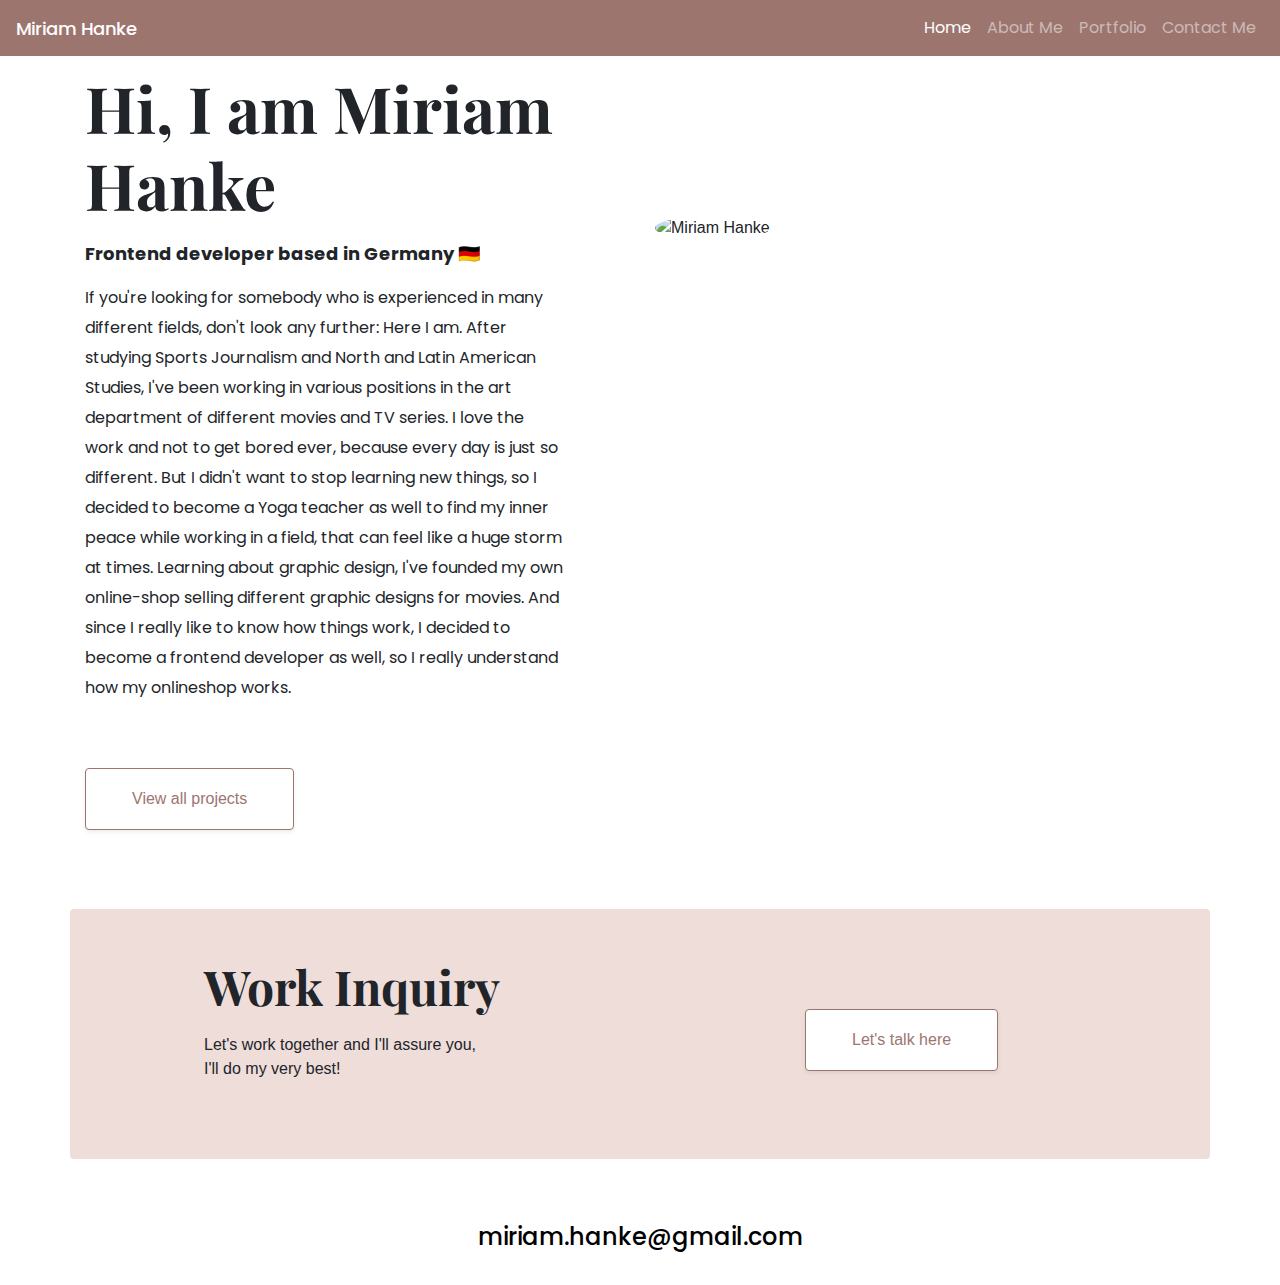
==== about.html @ cb2cbe1a "Added About, Contact and Portfolio page. Styled about page" ====
<!DOCTYPE html>
<html lang="en">
  <head>
    <meta charset="UTF-8" />
    <meta http-equiv="X-UA-Compatible" content="IE=edge" />
    <meta name="viewport" content="width=device-width, initial-scale=1.0" />
    <link
      rel="stylesheet"
      href="https://cdn.jsdelivr.net/npm/bootstrap@4.3.1/dist/css/bootstrap.min.css"
      integrity="sha384-ggOyR0iXCbMQv3Xipma34MD+dH/1fQ784/j6cY/iJTQUOhcWr7x9JvoRxT2MZw1T"
      crossorigin="anonymous"
    />
    <script
      src="https://code.jquery.com/jquery-3.3.1.slim.min.js"
      integrity="sha384-q8i/X+965DzO0rT7abK41JStQIAqVgRVzpbzo5smXKp4YfRvH+8abtTE1Pi6jizo"
      crossorigin="anonymous"
    ></script>
    <script
      src="https://cdn.jsdelivr.net/npm/popper.js@1.14.7/dist/umd/popper.min.js"
      integrity="sha384-UO2eT0CpHqdSJQ6hJty5KVphtPhzWj9WO1clHTMGa3JDZwrnQq4sF86dIHNDz0W1"
      crossorigin="anonymous"
    ></script>
    <script
      src="https://cdn.jsdelivr.net/npm/bootstrap@4.3.1/dist/js/bootstrap.min.js"
      integrity="sha384-JjSmVgyd0p3pXB1rRibZUAYoIIy6OrQ6VrjIEaFf/nJGzIxFDsf4x0xIM+B07jRM"
      crossorigin="anonymous"
    ></script>
    <script
      src="https://kit.fontawesome.com/98cfab2d1b.js"
      crossorigin="anonymous"
    ></script>
    <link rel="preconnect" href="https://fonts.googleapis.com" />
    <link rel="preconnect" href="https://fonts.gstatic.com" crossorigin />
    <link rel="preconnect" href="https://fonts.googleapis.com" />
    <link rel="preconnect" href="https://fonts.gstatic.com" crossorigin />
    <link rel="preconnect" href="https://fonts.googleapis.com" />
    <link rel="preconnect" href="https://fonts.gstatic.com" crossorigin />
    <link
      href="https://fonts.googleapis.com/css2?family=Bangers&family=Playfair+Display:wght@700&family=Poppins:wght@400;500;700&display=swap"
      rel="stylesheet"
    />
    <link rel="stylesheet" href="styles/style.css" />
    <title>Portfolio</title>
  </head>
  <body>
    <nav class="navbar navbar-expand-md navbar-color navbar-dark fixed-top">
      <a class="navbar-brand1 link" href="#">Miriam Hanke</a>
      <button
        class="navbar-toggler"
        type="button"
        data-toggle="collapse"
        data-target="#navbarNavAltMarkup"
        aria-controls="navbarNavAltMarkup"
        aria-expanded="false"
        aria-label="Toggle navigation"
      >
        <span class="navbar-toggler-icon"></span>
      </button>
      <div class="collapse navbar-collapse" id="navbarNavAltMarkup">
        <div class="navbar-nav ml-auto">
          <a class="nav-item nav-link active link" href="index.html">Home</a>
          <a class="nav-item nav-link link" href="about.html"
            >About Me<span class="sr-only">(current)</span></a
          >
          <a class="nav-item nav-link link" href="portfolio.html">Portfolio</a>
          <a class="nav-item nav-link link" href="contact.html">Contact Me</a>
        </div>
      </div>
    </nav>
    <div>
      <div class="container">
        <div class="row">
          <div class="col-lg me-3">
            <h1 class="about-page mb-3">Hi, I am Miriam Hanke</h1>
            <p class="about-page-subtitle">
              Frontend developer based in Germany 🇩🇪
            </p>
            <p class="about-page-text mt-3">
              If you're looking for somebody who is experienced in many
              different fields, don't look any further: Here I am. After
              studying Sports Journalism and North and Latin American Studies,
              I've been working in various positions in the art department of
              different movies and TV series. I love the work and not to get
              bored ever, because every day is just so different. But I didn't
              want to stop learning new things, so I decided to become a Yoga
              teacher as well to find my inner peace while working in a field,
              that can feel like a huge storm at times. Learning about graphic
              design, I've founded my own online-shop selling different graphic
              designs for movies. And since I really like to know how things
              work, I decided to become a frontend developer as well, so I
              really understand how my onlineshop works.
            </p>
            <a href="#" class="btn button2 shadow-sm projects-button"
              >View all projects</a
            >
          </div>
          <div class="col-6 ms-3 my-image-col">
            <img
              class="rounded-circle img-fluid mt-3 my-image"
              src="sources/Picture-17.jpg"
              alt="Miriam Hanke"
            />
          </div>
        </div>
      </div>
    </div>
    <div class="container">
      <div class="row">
        <div class="col-lg-6 work-inquiry-1">
          <h3 class="work-inquiry-head">Work Inquiry</h3>
          <p class="work-inquiry-text">
            Let's work together and I'll assure you, <br />
            I'll do my very best!
          </p>
        </div>
        <div class="col-lg-6 work-inquiry-2">
          <a href="#" class="btn shadow-sm lets-talk-btn">Let's talk here</a>
        </div>
      </div>
    </div>
    <div class="mailto">
      <a class="a" href="mailto:miriam.hanke@gmail.com"
        >miriam.hanke@gmail.com</a
      >
    </div>
  </body>
</html>
---- styles/style.css ----
:root {
  --main-font-family: "Playfair Display", serif;
  --text-font-family: "Poppins", sans-serif;
  --branding-color: #9c756f;
}
.a {
  color: black;
}
.a:hover {
  cursor: pointer;
  text-decoration: none;
  padding: 10px 15px;
  border-radius: 4px;
}
h1 {
  font-family: var(--main-font-family);
  text-align: center;
  font-size: 96px;
}
h2 {
  font-family: var(--text-font-family);
  font-size: 36px;
  text-align: center;
  font-weight: 400;
  margin-top: 24px;
}
h3,
.about-page {
  font-family: var(--main-font-family);
  font-size: 64px;
  font-weight: 700;
}
.about-page {
  text-align: left;
  margin-top: 70px;
}
.about-page-subtitle {
  font-family: var(--text-font-family);
  font-weight: 700;
  font-size: 18px;
  text-align: left;
}
.about-page-text {
  font-family: var(--text-font-family);
  font-weight: 400;
  font-size: 16px;
  line-height: 30px;
}
a:hover {
  background-color: var(--branding-color);
  color: white !important;
}
.p {
  font-family: var(--text-font-family);
  font-weight: 700;
  text-align: center;
  margin-bottom: 0px;
  font-size: 36px;
  margin-top: 176px;
}
.header {
  background-image: url("../sources/Header_Hankemacht-01.png");
  background-size: 100%;
  background-repeat: no-repeat;
  padding: 80px 40px;
}
.mailto {
  text-align: center;
  margin: 30px;
  font-family: var(--text-font-family);
  font-weight: 500;
  font-size: 24px;
}
.button {
  display: block;
  text-align: center;
  margin: 49px auto 271px;
  background-color: var(--branding-color);
  color: white;
  padding: 18px 46px;
  border-radius: 4px !important;
  border: none;
}
.navbar-color {
  background-color: #9c756f;
}
.navbar-brand {
  color: white;
  font-family: var(--text-font-family);
  font-weight: 400;
  font-size: 16px;
}
.nav-item {
  color: white;
  font-family: var(--text-font-family);
  font-weight: 400;
  font-size: 16px;
}
.sr-only {
  font-family: var(--text-font-family);
  font-weight: 500;
}
.navbar-brand1 {
  color: white;
  font-family: var(--text-font-family);
  font-weight: 500;
  font-size: 18px;
}
.best-work {
  font-family: var(--text-font-family);
  font-weight: 400;
  font-size: 18px;
  text-align: center;
}
.picture_portfolio {
  max-width: 560px;
  max-height: 560px;
}
.paragraph {
  font-weight: 400;
  font-size: 16px;
  text-align: start;
  margin-top: 55px;
}
.button2 {
  display: inline-flex;
  text-align: center;
  margin: 49px auto;
  background-color: white;
  color: #9c756f;
  padding: 18px 46px;
  border-radius: 4px;
  border: 1px solid #9c756f;
}
.my-image {
  max-width: 100%;
}
.my-image-col {
  margin-top: 200px;
  margin-left: 60px;
}

.work-inquiry-head {
  font-weight: 700;
  font-size: 48px;
  margin: 49px 119px 0;
}
.work-inquiry-text {
  font-size: 16px;
  font-weight: 400;
  margin: 18px 119px;
  text-align: left;
}
.work-inquiry-1 {
  background-color: #efddda;
  display: block;
  margin: 30px auto;
  height: 250px;
  border-top-left-radius: 4px 4px;
  border-bottom-left-radius: 4px 4px;
}
.work-inquiry-2 {
  background-color: #efddda;
  display: block;
  margin: 30px auto;
  height: 250px;
  border-top-right-radius: 4px 4px;
  border-bottom-right-radius: 4px 4px;
}
.lets-talk-btn {
  text-align: center;
  background-color: white;
  color: #9c756f;
  padding: 18px 46px;
  border-radius: 4px;
  border: 1px solid #9c756f;
  margin: 100px 150px;
}
@media (max-width: 1199.98px) {
  .about-page {
    text-align: center;
  }
  .about-page-subtitle {
    text-align: center;
  }
  .about-page-text {
    text-align: center;
  }
  .projects-button {
    display: block;
    text-align: center;
    max-width: 100%;
    margin: 0 auto;
  }
  .my-image-col {
    display: block;
    margin: 0 auto;
  }
  .work-inquiry-1,
  .work-inquiry-2 {
    background-color: #efddda;
    display: block;
    margin: 30px auto;
    height: 320px;
    border-top-right-radius: 4px 4px;
    border-bottom-right-radius: 4px 4px;
  }
}
@media (max-width: 991.98px) {
  .lets-talk-btn {
    display: block;
    background-color: white;
    color: #9c756f;
    padding: 18px 46px;
    border-radius: 4px;
    border: 1px solid #9c756f;
    font-size: 14px;
    text-align: center;
    margin: 0 auto;
  }
  .work-inquiry-1 {
    margin-top: 30px;
    margin-bottom: 0;
    border-top-right-radius: 4px 4px;
    border-top-left-radius: 4px 4px;
    border-bottom-left-radius: 0;
    border-bottom-right-radius: 0;
    height: 150px;
    text-align: center;
    margin-left: 10px;
    margin-right: 10px;
  }
  .work-inquiry-2 {
    margin-top: 0;
    margin-bottom: 30px;
    border-top-right-radius: 0;
    border-top-left-radius: 0;
    border-bottom-left-radius: 4px 4px;
    border-bottom-right-radius: 4px 4px;
    height: 100px;
    margin-left: 10px;
    margin-right: 10px;
    padding-top: 10px;
  }
  .work-inquiry-head {
    text-align: center;
    display: block;
    margin: 10px auto;
  }
  .work-inquiry-text {
    text-align: center;
    display: block;
    margin: 10px auto;
  }
}
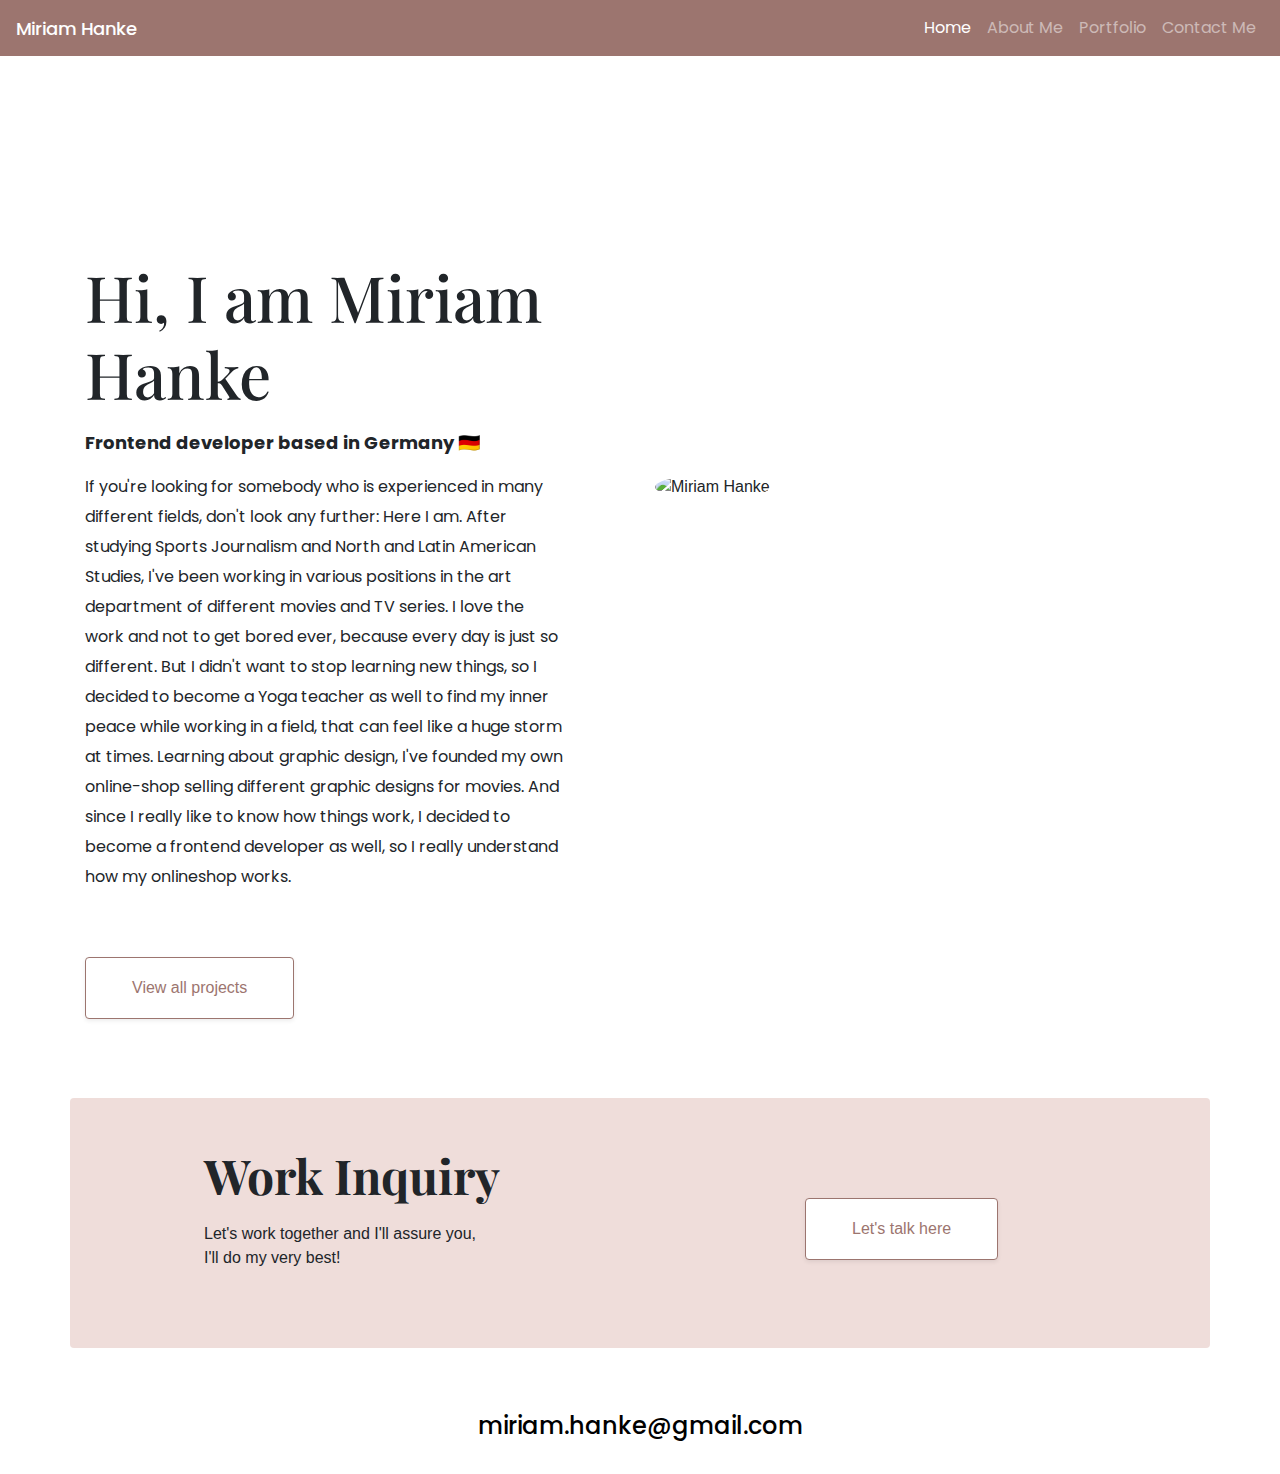
==== commit 337f2b96: "changed css and added info on portfolio and contact page" ====
--- a/about.html
+++ b/about.html
@@ -71,7 +71,7 @@
       <div class="container">
         <div class="row">
           <div class="col-lg me-3">
-            <h1 class="about-page mb-3">Hi, I am Miriam Hanke</h1>
+            <h1 class="subpages-heading mb-3">Hi, I am Miriam Hanke</h1>
             <p class="about-page-subtitle">
               Frontend developer based in Germany 🇩🇪
             </p>
@@ -114,7 +114,11 @@
           </p>
         </div>
         <div class="col-lg-6 work-inquiry-2">
-          <a href="#" class="btn shadow-sm lets-talk-btn">Let's talk here</a>
+          <a
+            href="mailto:miriam.hanke@gmail.com"
+            class="btn shadow-sm lets-talk-btn"
+            >Let's talk here</a
+          >
         </div>
       </div>
     </div>
--- a/styles/style.css
+++ b/styles/style.css
@@ -30,9 +30,13 @@
   font-size: 64px;
   font-weight: 700;
 }
-.about-page {
+.subpages-heading {
   text-align: left;
-  margin-top: 70px;
+  margin-top: 259px;
+  font-size: 64px;
+}
+.portfolio-heading {
+  margin-bottom: 103px;
 }
 .about-page-subtitle {
   font-family: var(--text-font-family);
@@ -136,7 +140,7 @@
   max-width: 100%;
 }
 .my-image-col {
-  margin-top: 200px;
+  margin-top: 459px;
   margin-left: 60px;
 }
 
@@ -176,8 +180,51 @@
   border: 1px solid #9c756f;
   margin: 100px 150px;
 }
+.background-portfolio-left {
+  background-color: #efddda;
+  padding: 50px 50px;
+  margin-right: 40px;
+  border-radius: 4px;
+  max-width: 50%;
+}
+.background-portfolio-right {
+  background-color: #efddda;
+  padding: 50px 50px;
+  border-radius: 4px;
+  max-width: 50%;
+}
+.portfolio-left {
+  padding: 40px 50px;
+  max-width: 50%;
+  margin-right: 40px;
+}
+.portfolio-right {
+  padding: 40px 50px;
+  max-width: 50%;
+}
+.links-portfolio {
+  display: block;
+  margin: 0 auto; 
+  text-align: center;
+  color: black;
+  font-family: --var(text-font-family)
+  font-size: 24px;
+  font-weight: 700;
+}
+.links-portfolio:hover {
+  text-decoration: none;
+  background-color: white;
+  color: black!important;
+}
+.description-work {
+  display: block;
+  margin: 0 auto; 
+  text-align: center;
+   font-family: --var(text-font-family);
+   font-size: 14px;
+}
 @media (max-width: 1199.98px) {
-  .about-page {
+  .subpages-heading {
     text-align: center;
   }
   .about-page-subtitle {
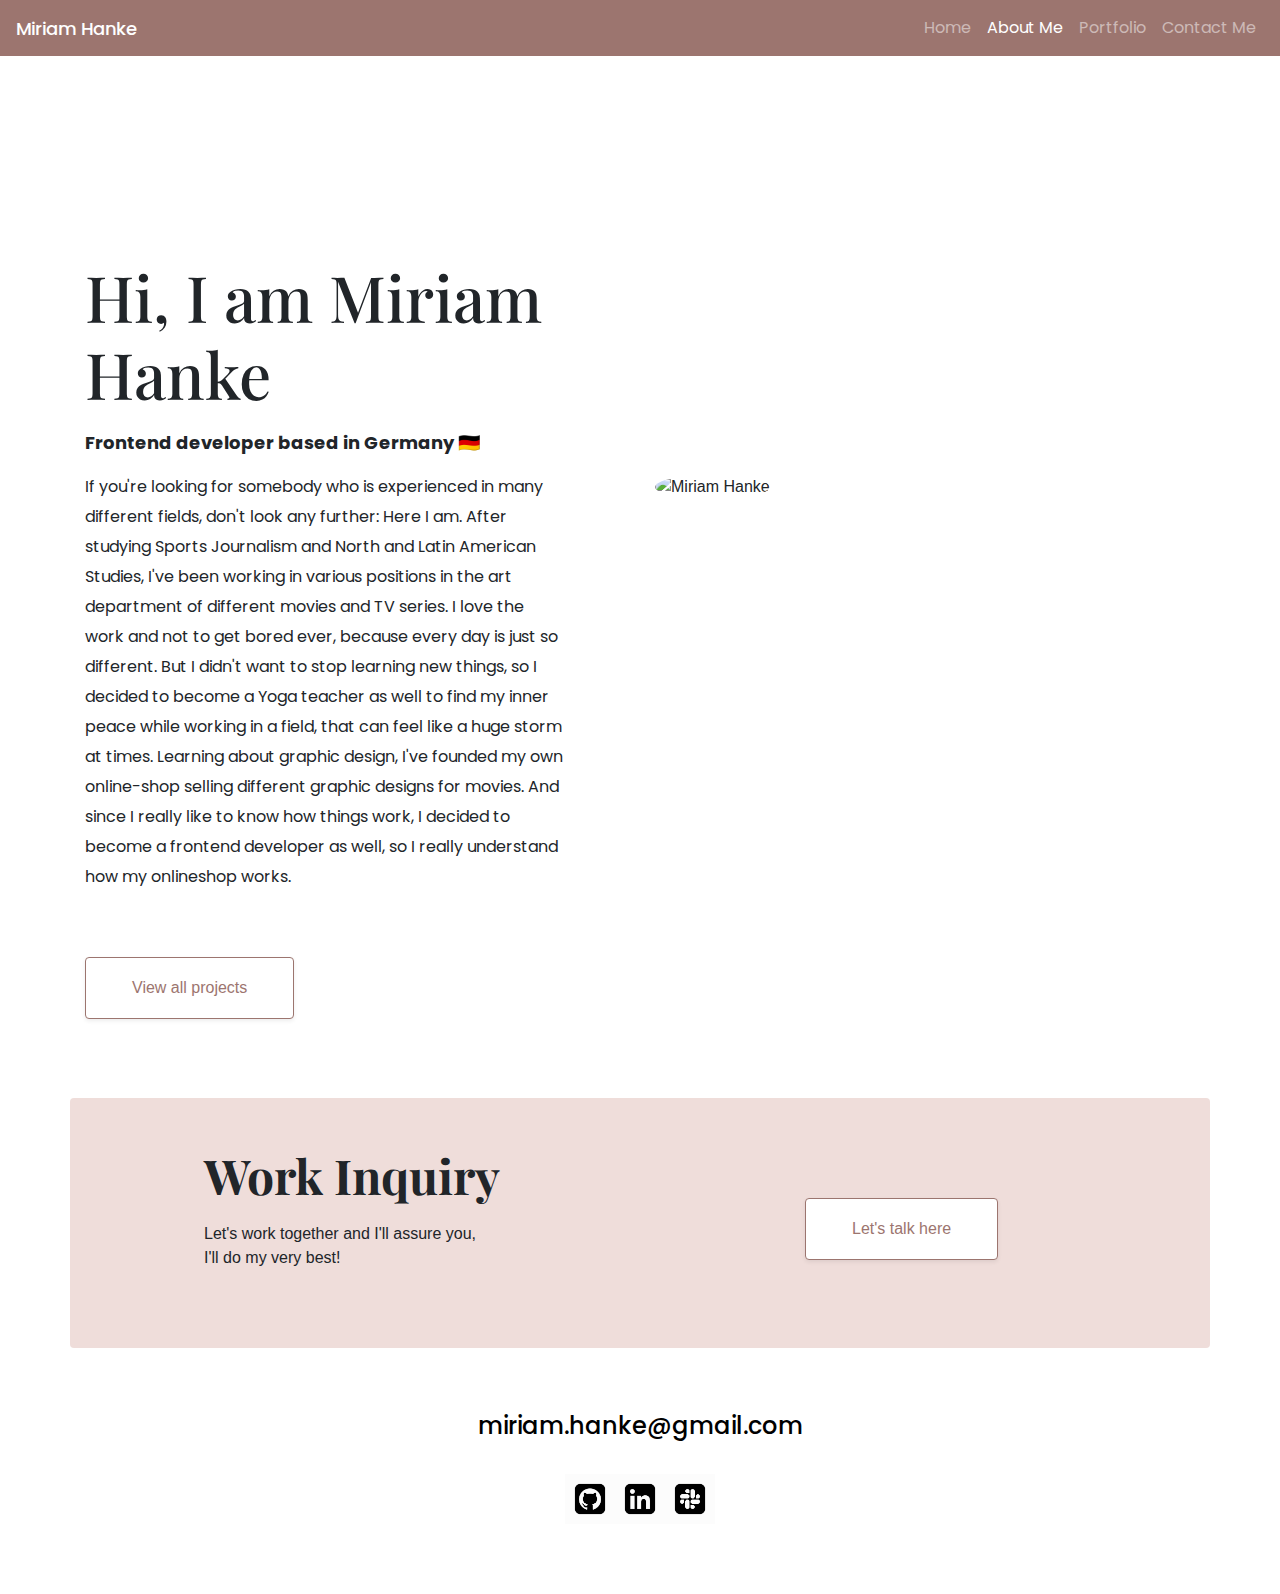
==== commit 1a94fb85: "Adding Social Media Icons, Changing Nav Bar" ====
--- a/about.html
+++ b/about.html
@@ -58,8 +58,8 @@
       </button>
       <div class="collapse navbar-collapse" id="navbarNavAltMarkup">
         <div class="navbar-nav ml-auto">
-          <a class="nav-item nav-link active link" href="index.html">Home</a>
-          <a class="nav-item nav-link link" href="about.html"
+          <a class="nav-item nav-link link" href="index.html">Home</a>
+          <a class="nav-item nav-link active link" href="about.html"
             >About Me<span class="sr-only">(current)</span></a
           >
           <a class="nav-item nav-link link" href="portfolio.html">Portfolio</a>
@@ -71,7 +71,7 @@
       <div class="container">
         <div class="row">
           <div class="col-lg me-3">
-            <h1 class="subpages-heading mb-3">Hi, I am Miriam Hanke</h1>
+            <h1 class="aboutpage-heading mb-3">Hi, I am Miriam Hanke</h1>
             <p class="about-page-subtitle">
               Frontend developer based in Germany 🇩🇪
             </p>
@@ -127,5 +127,21 @@
         >miriam.hanke@gmail.com</a
       >
     </div>
+    <div class="social-media-alignment">
+      <a href="https://github.com/standarthoid"
+        ><img
+          src="sources/github.gif"
+          class="social-media"
+          alt="Github icon" /></a
+      ><a href="https://linkedin.com/in/miriam-hanke-395b8a142"
+        ><img
+          src="sources/linked_in.gif"
+          class="social-media"
+          alt="Linkedin Icon" /></a
+      ><a
+        href="https://join.slack.com/t/hankemachtful-ny53843/shared_invite/zt-1biltkntw-v~7KV0cHNHPfoCrV_uycJQ"
+        ><img src="sources/slack.gif" class="social-media" alt="Slack Icon"
+      /></a>
+    </div>
   </body>
 </html>
--- a/styles/style.css
+++ b/styles/style.css
@@ -34,6 +34,12 @@
   text-align: left;
   margin-top: 259px;
   font-size: 64px;
+  margin-left: 145px;
+}
+.aboutpage-heading {
+  text-align: left;
+  margin-top: 259px;
+  font-size: 64px;
 }
 .portfolio-heading {
   margin-bottom: 103px;
@@ -49,6 +55,9 @@
   font-weight: 400;
   font-size: 16px;
   line-height: 30px;
+}
+.contact-heading {
+  margin-bottom: 80px!important;
 }
 a:hover {
   background-color: var(--branding-color);
@@ -171,6 +180,7 @@
   border-top-right-radius: 4px 4px;
   border-bottom-right-radius: 4px 4px;
 }
+
 .lets-talk-btn {
   text-align: center;
   background-color: white;
@@ -223,6 +233,16 @@
    font-family: --var(text-font-family);
    font-size: 14px;
 }
+.social-media {
+  display: inline-block;
+  text-align: center;
+  max-width: 50px;
+}
+.social-media-alignment {
+  display: block;
+  margin: 30px auto 70px;
+  text-align: center; 
+}
 @media (max-width: 1199.98px) {
   .subpages-heading {
     text-align: center;
@@ -249,7 +269,13 @@
     display: block;
     margin: 30px auto;
     height: 320px;
-    border-top-right-radius: 4px 4px;
+  }
+  .work-inquiry-1 {
+     border-top-left-radius: 4px 4px;
+    border-bottom-left-radius: 4px 4px;
+  }
+  .work-inquiry-2 {
+     border-top-right-radius: 4px 4px;
     border-bottom-right-radius: 4px 4px;
   }
 }
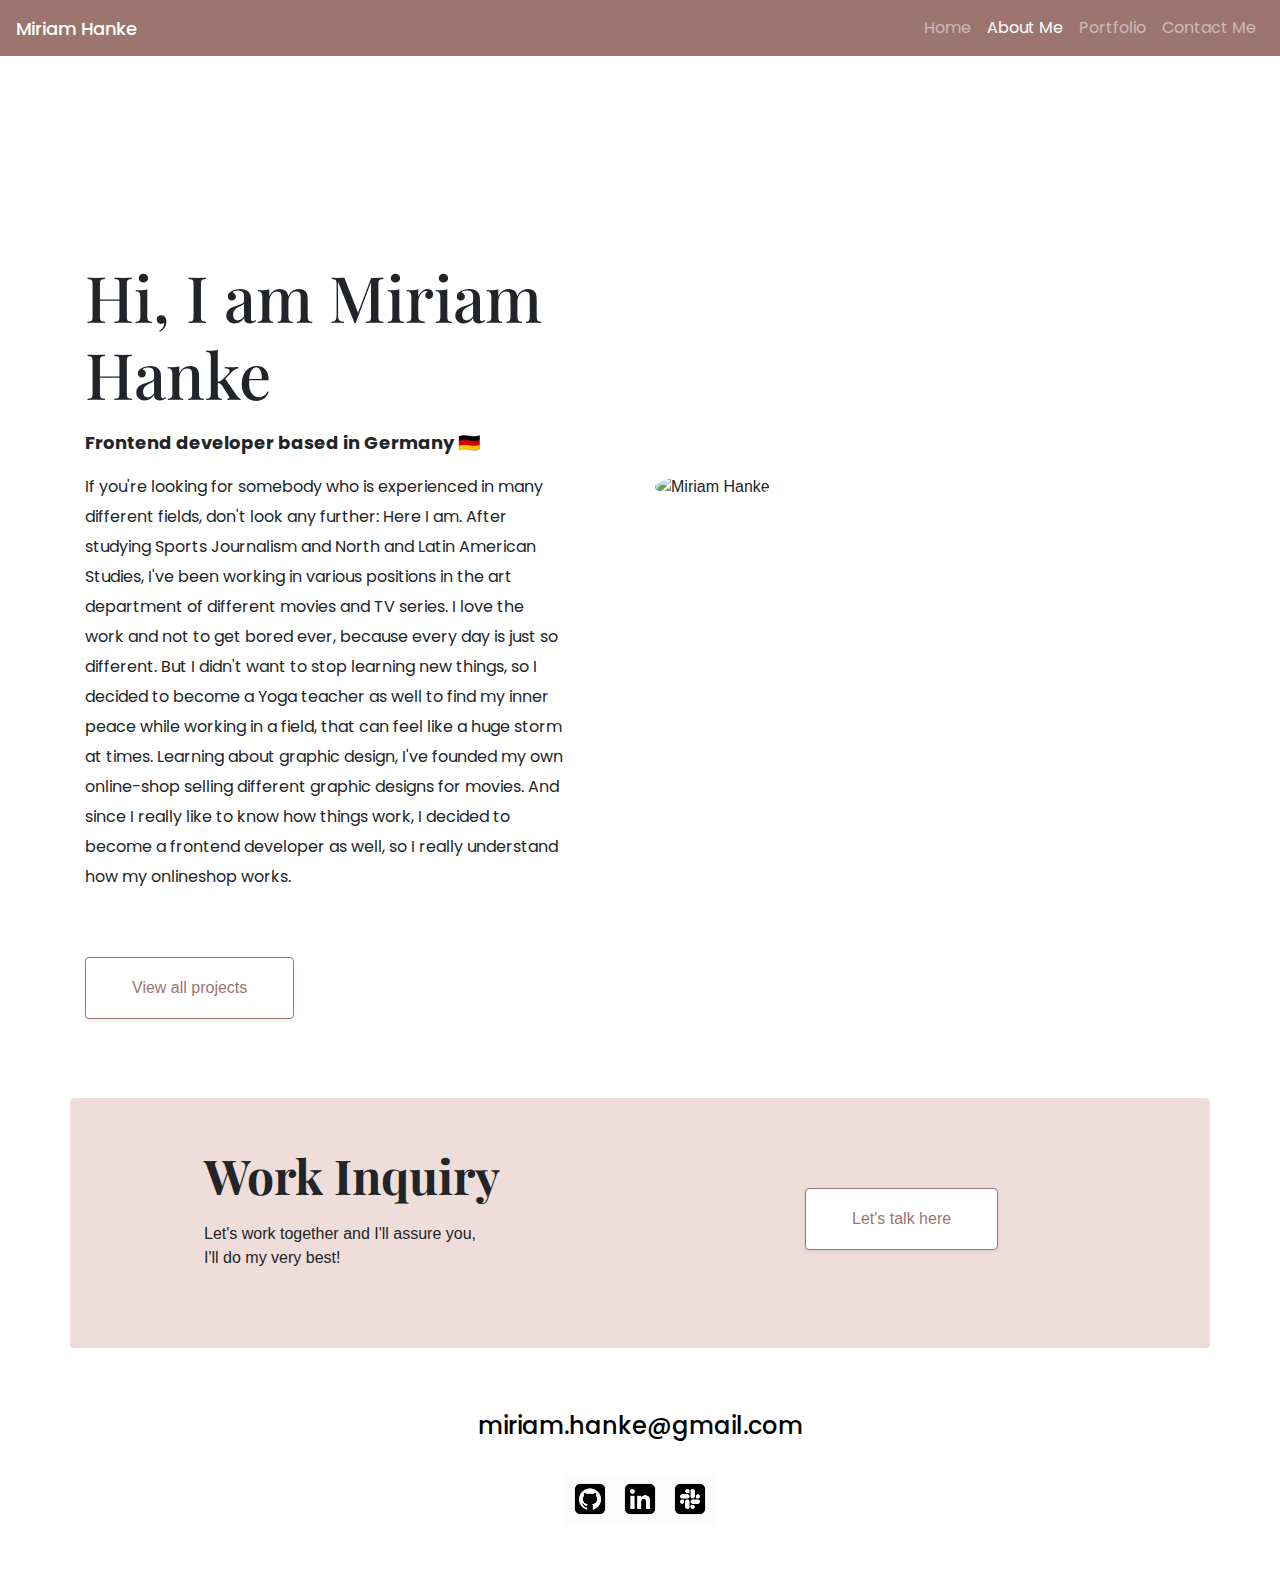
==== commit 89c6c5b8: "Updated SEO, make it fully responsive, check for errors" ====
--- a/about.html
+++ b/about.html
@@ -4,6 +4,10 @@
     <meta charset="UTF-8" />
     <meta http-equiv="X-UA-Compatible" content="IE=edge" />
     <meta name="viewport" content="width=device-width, initial-scale=1.0" />
+    <meta
+      name="description"
+      content="Miriam Hanke is a very versatile person, who is firm in a lot of areas like graphic design and web development."
+    />
     <link
       rel="stylesheet"
       href="https://cdn.jsdelivr.net/npm/bootstrap@4.3.1/dist/css/bootstrap.min.css"
@@ -40,11 +44,11 @@
       rel="stylesheet"
     />
     <link rel="stylesheet" href="styles/style.css" />
-    <title>Portfolio</title>
+    <title>About Miriam Hanke</title>
   </head>
   <body>
     <nav class="navbar navbar-expand-md navbar-color navbar-dark fixed-top">
-      <a class="navbar-brand1 link" href="#">Miriam Hanke</a>
+      <a class="navbar-brand1 link" href="#" title="Homepage">Miriam Hanke</a>
       <button
         class="navbar-toggler"
         type="button"
@@ -58,12 +62,27 @@
       </button>
       <div class="collapse navbar-collapse" id="navbarNavAltMarkup">
         <div class="navbar-nav ml-auto">
-          <a class="nav-item nav-link link" href="index.html">Home</a>
-          <a class="nav-item nav-link active link" href="about.html"
+          <a class="nav-item nav-link link" href="index.html" title="Homepage"
+            >Home</a
+          >
+          <a
+            class="nav-item nav-link active link"
+            href="about.html"
+            title="About Me"
             >About Me<span class="sr-only">(current)</span></a
           >
-          <a class="nav-item nav-link link" href="portfolio.html">Portfolio</a>
-          <a class="nav-item nav-link link" href="contact.html">Contact Me</a>
+          <a
+            class="nav-item nav-link link"
+            href="portfolio.html"
+            title="Portfolio"
+            >Portfolio</a
+          >
+          <a
+            class="nav-item nav-link link"
+            href="contact.html"
+            title="Contact Me"
+            >Contact Me</a
+          >
         </div>
       </div>
     </nav>
@@ -90,7 +109,9 @@
               work, I decided to become a frontend developer as well, so I
               really understand how my onlineshop works.
             </p>
-            <a href="#" class="btn button2 shadow-sm projects-button"
+            <a
+              href="portfolio.html"
+              class="btn button2 shadow-sm projects-button"
               >View all projects</a
             >
           </div>
@@ -104,44 +125,44 @@
         </div>
       </div>
     </div>
-    <div class="container">
-      <div class="row">
-        <div class="col-lg-6 work-inquiry-1">
-          <h3 class="work-inquiry-head">Work Inquiry</h3>
-          <p class="work-inquiry-text">
-            Let's work together and I'll assure you, <br />
-            I'll do my very best!
-          </p>
+    <footer>
+      <div class="container">
+        <div class="row">
+          <div class="col-lg-6 work-inquiry-1">
+            <h3 class="work-inquiry-head">Work Inquiry</h3>
+            <p class="work-inquiry-text">
+              Let's work together and I'll assure you, <br />
+              I'll do my very best!
+            </p>
+          </div>
+          <div class="col-lg-6 work-inquiry-2">
+            <a href="contact.html" class="btn shadow-sm lets-talk-btn"
+              >Let's talk here</a
+            >
+          </div>
         </div>
-        <div class="col-lg-6 work-inquiry-2">
-          <a
-            href="mailto:miriam.hanke@gmail.com"
-            class="btn shadow-sm lets-talk-btn"
-            >Let's talk here</a
+        <div class="mailto">
+          <a class="a" href="mailto:miriam.hanke@gmail.com"
+            >miriam.hanke@gmail.com</a
           >
         </div>
       </div>
-    </div>
-    <div class="mailto">
-      <a class="a" href="mailto:miriam.hanke@gmail.com"
-        >miriam.hanke@gmail.com</a
-      >
-    </div>
-    <div class="social-media-alignment">
-      <a href="https://github.com/standarthoid"
-        ><img
-          src="sources/github.gif"
-          class="social-media"
-          alt="Github icon" /></a
-      ><a href="https://linkedin.com/in/miriam-hanke-395b8a142"
-        ><img
-          src="sources/linked_in.gif"
-          class="social-media"
-          alt="Linkedin Icon" /></a
-      ><a
-        href="https://join.slack.com/t/hankemachtful-ny53843/shared_invite/zt-1biltkntw-v~7KV0cHNHPfoCrV_uycJQ"
-        ><img src="sources/slack.gif" class="social-media" alt="Slack Icon"
-      /></a>
-    </div>
+      <div class="social-media-alignment">
+        <a href="https://github.com/standarthoid"
+          ><img
+            src="sources/github.gif"
+            class="social-media"
+            alt="Github icon" /></a
+        ><a href="https://linkedin.com/in/miriam-hanke-395b8a142"
+          ><img
+            src="sources/linked_in.gif"
+            class="social-media"
+            alt="Linkedin Icon" /></a
+        ><a
+          href="https://join.slack.com/t/hankemachtful-ny53843/shared_invite/zt-1biltkntw-v~7KV0cHNHPfoCrV_uycJQ"
+          ><img src="sources/slack.gif" class="social-media" alt="Slack Icon"
+        /></a>
+      </div>
+    </footer>
   </body>
 </html>
--- a/styles/style.css
+++ b/styles/style.css
@@ -57,12 +57,13 @@
   line-height: 30px;
 }
 .contact-heading {
-  margin-bottom: 80px!important;
+  margin-bottom: 80px !important;
 }
 a:hover {
   background-color: var(--branding-color);
   color: white !important;
 }
+
 .p {
   font-family: var(--text-font-family);
   font-weight: 700;
@@ -145,6 +146,17 @@
   border-radius: 4px;
   border: 1px solid #9c756f;
 }
+.button3 {
+  display: block;
+  text-align: center;
+  max-width: 30%;
+  margin: 49px auto;
+  background-color: white;
+  color: #9c756f;
+  padding: 18px 46px;
+  border-radius: 4px;
+  border: 1px solid #9c756f;
+}
 .my-image {
   max-width: 100%;
 }
@@ -153,6 +165,45 @@
   margin-left: 60px;
 }
 
+.my-portfolio {
+  background-color: #efddda;
+  border-radius: 4px;
+  margin: 30px;
+  max-height: 100%;
+}
+.my-portfolio-img {
+  max-width: 100%;
+  padding: 20px;
+  border-radius: 4px;
+  display: block;
+  margin: 0 auto;
+}
+.my-portfolio-img2 {
+  max-width: 100%;
+  max-height: 100%;
+  padding: 54px 20px;
+  border-radius: 4px;
+  display: block;
+  margin: 0 auto;
+}
+.my-portfolio-title {
+  text-align: center;
+  font-family: var(--text-font-family);
+  font-weight: 700;
+  display: block;
+  margin: 0 auto;
+}
+.my-portfolio-subtitle {
+  text-align: center;
+  font-family: var(--text-font-family);
+  display: block;
+  margin: 0 auto;
+}
+.container-position {
+  display: block;
+  margin: 0 auto;
+  text-align: center;
+}
 .work-inquiry-head {
   font-weight: 700;
   font-size: 48px;
@@ -164,6 +215,22 @@
   margin: 18px 119px;
   text-align: left;
 }
+.work-inquiry-home1 {
+  background-color: #efddda;
+  display: block;
+  margin: 30px auto;
+  height: 320px;
+  border-top-left-radius: 4px 4px;
+  border-bottom-left-radius: 4px 4px;
+}
+.work-inquiry-home2 {
+  background-color: #efddda;
+  display: block;
+  margin: 30px auto;
+  height: 320px;
+  border-top-right-radius: 4px 4px;
+  border-bottom-right-radius: 4px 4px;
+}
 .work-inquiry-1 {
   background-color: #efddda;
   display: block;
@@ -188,50 +255,57 @@
   padding: 18px 46px;
   border-radius: 4px;
   border: 1px solid #9c756f;
-  margin: 100px 150px;
+  margin: 90px 150px;
+}
+.lets-talk-btn-home {
+  text-align: center;
+  background-color: white;
+  color: #9c756f;
+  padding: 18px 46px;
+  border-radius: 4px;
+  border: 1px solid #9c756f;
+  margin: 130px 150px;
 }
 .background-portfolio-left {
   background-color: #efddda;
-  padding: 50px 50px;
+  padding: 260px 260px;
   margin-right: 40px;
   border-radius: 4px;
   max-width: 50%;
 }
 .background-portfolio-right {
   background-color: #efddda;
-  padding: 50px 50px;
+  padding: 260px 260px;
   border-radius: 4px;
   max-width: 50%;
 }
 .portfolio-left {
-  padding: 40px 50px;
-  max-width: 50%;
+  margin-top: 30px;
   margin-right: 40px;
+  margin-bottom: 30px;
 }
 .portfolio-right {
-  padding: 40px 50px;
-  max-width: 50%;
+  text-align: center;
+  margin-top: 20px;
+  margin-bottom: 20px;
 }
 .links-portfolio {
   display: block;
-  margin: 0 auto; 
+  margin: 0 auto;
   text-align: center;
   color: black;
-  font-family: --var(text-font-family)
-  font-size: 24px;
-  font-weight: 700;
 }
 .links-portfolio:hover {
   text-decoration: none;
   background-color: white;
-  color: black!important;
+  color: black !important;
 }
 .description-work {
   display: block;
-  margin: 0 auto; 
-  text-align: center;
-   font-family: --var(text-font-family);
-   font-size: 14px;
+  margin: 0 auto;
+  text-align: center;
+  font-family: --var(text-font-family);
+  font-size: 14px;
 }
 .social-media {
   display: inline-block;
@@ -241,11 +315,34 @@
 .social-media-alignment {
   display: block;
   margin: 30px auto 70px;
-  text-align: center; 
+  text-align: center;
 }
 @media (max-width: 1199.98px) {
+  .background-portfolio-left {
+    background-color: #efddda;
+    padding: 260px 260px;
+    display: block;
+    margin: 0 auto;
+    border-radius: 4px;
+    max-width: 50%;
+  }
+  .background-portfolio-right {
+    background-color: #efddda;
+    padding: 260px 260px;
+    border-radius: 4px;
+    max-width: 50%;
+    display: block;
+    margin: 0 auto;
+  }
+  .container-position {
+    display: block;
+    text-align: center;
+    margin: 0 auto;
+  }
   .subpages-heading {
     text-align: center;
+    display: block;
+    margin-left: 0;
   }
   .about-page-subtitle {
     text-align: center;
@@ -260,8 +357,8 @@
     margin: 0 auto;
   }
   .my-image-col {
-    display: block;
-    margin: 0 auto;
+    margin-top: 459px;
+    margin-left: 60px;
   }
   .work-inquiry-1,
   .work-inquiry-2 {
@@ -271,15 +368,33 @@
     height: 320px;
   }
   .work-inquiry-1 {
-     border-top-left-radius: 4px 4px;
+    border-top-left-radius: 4px 4px;
     border-bottom-left-radius: 4px 4px;
   }
   .work-inquiry-2 {
-     border-top-right-radius: 4px 4px;
+    border-top-right-radius: 4px 4px;
     border-bottom-right-radius: 4px 4px;
   }
+  .paragraph {
+    text-align: center;
+    max-width: 100%;
+    margin: 0 30px;
+  }
 }
 @media (max-width: 991.98px) {
+  .p {
+    margin-top: 120px;
+  }
+  .about-page-heading {
+    margin-top: 120px;
+    text-align: center;
+  }
+  .subpages-heading {
+    display: block;
+    margin-top: 120px;
+    margin-left: 0;
+    text-align: center;
+  }
   .lets-talk-btn {
     display: block;
     background-color: white;
@@ -325,4 +440,13 @@
     display: block;
     margin: 10px auto;
   }
-}
+  .my-image-col {
+    display: block;
+    margin: 0 auto;
+  }
+}
+@media (max-width: 767.98px) {
+  .about-page-heading {
+    text-align: center;
+  }
+}
